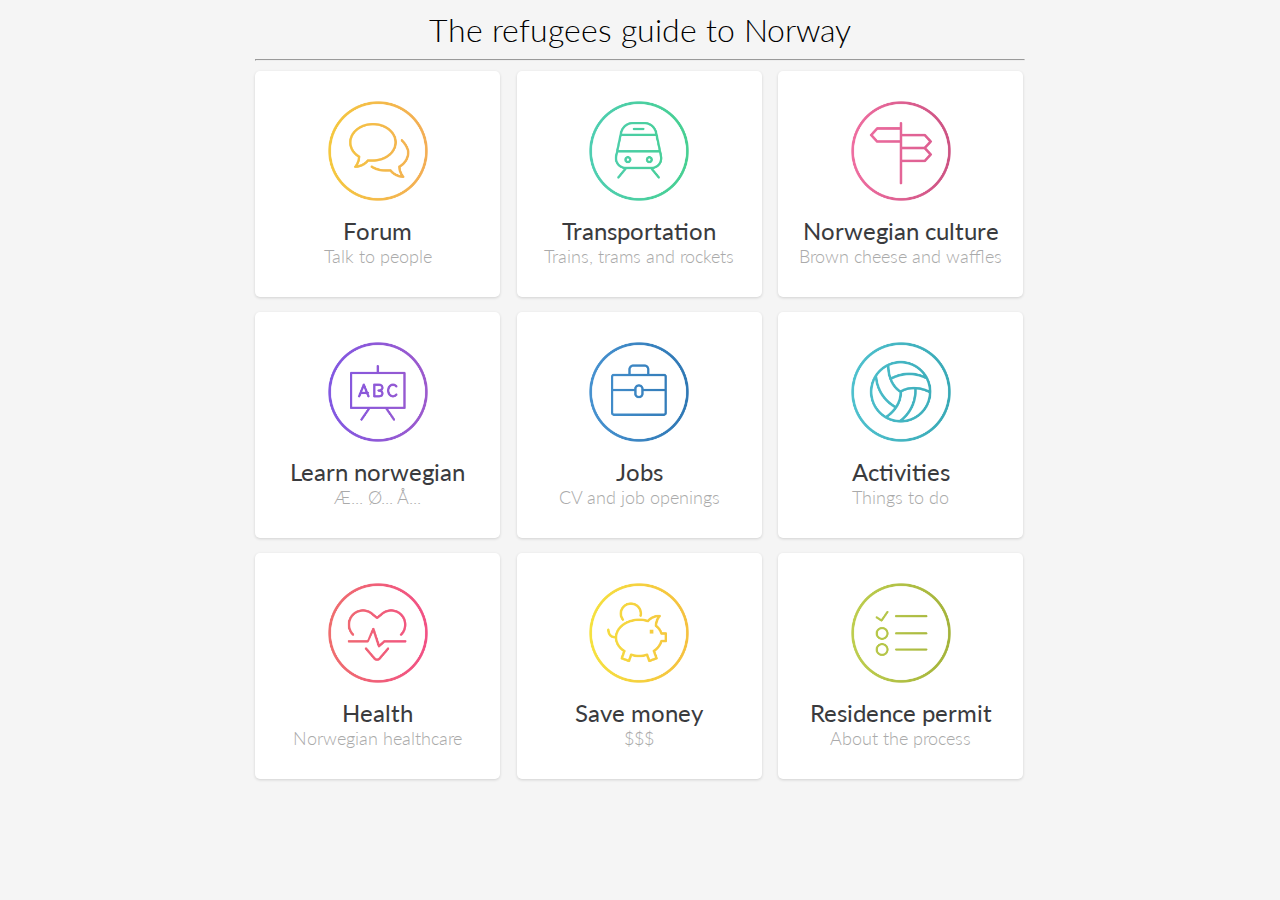
==== english.html @ 388ecc3a "Add arabic frontpage. Add 'save money' section. Add 'mattilbud' article" ====
<!DOCTYPE html>
<html lang="en">
<head>
  <meta charset="UTF-8">
  <meta name="viewport" content="width=device-width, initial-scale=1.0">
  <meta http-equiv="X-UA-Compatible" content="ie=edge">
  <link href="https://fonts.googleapis.com/css?family=Lato:300,400,400i,700|Nunito:300,400,700" rel="stylesheet">
  <link rel="stylesheet" href="https://cdnjs.cloudflare.com/ajax/libs/font-awesome/4.7.0/css/font-awesome.css">
  <link rel="stylesheet" href="style.css">
  <title>Document</title>
</head>
<body>
  <div class="alert" id="js-alert">
    <div class="alert-content">
      <p><i class="fa fa-globe" aria-hidden="true"></i> Maalesef! Bu sayfa henüz çevrilmedi.</p>
      <Button class="button"><i class="fa fa-pencil" aria-hidden="true"></i> Çevir?</Button>
    </div>
  </div>

  <div class="wrap">
    <h1 class="site-header">The refugees guide to Norway</h1>
    <hr>
    <div class="cards">
      <div class="card-wrap">
        <a href="" class="card">
          <div class="image" id="forum"></div>
          <h2 class="headline">Forum</h2>
          <h3 class="tagline">Talk to people</h3>
        </a>
      </div>
      <div class="card-wrap">
        <a href="" class="card">
          <div class="image" id="transport"></div>
          <h2 class="headline">Transportation</h2>
          <h3 class="tagline">Trains, trams and rockets</h3>
        </a>
      </div>
      <div class="card-wrap">
        <a href="" class="card">
          <div class="image" id="culture"></div>
          <h2 class="headline">Norwegian culture</h2>
          <h3 class="tagline">Brown cheese and waffles</h3>
        </a>
      </div>
      <div class="card-wrap">
        <a href="" class="card">
          <div class="image" id="learn-norwegian"></div>
          <h2 class="headline">Learn norwegian</h2>
          <h3 class="tagline">Æ... Ø... Å... </h3>
        </a>
      </div>
      <div class="card-wrap">
        <a href="" class="card">
          <div class="image" id="jobs"></div>
          <h2 class="headline">Jobs</h2>
          <h3 class="tagline">CV and job openings</h3>
        </a>
      </div>
      <div class="card-wrap">
        <a href="" class="card">
          <div class="image" id="activities"></div>
          <h2 class="headline">Activities</h2>
          <h3 class="tagline">Things to do</h3>
        </a>
      </div>
      <div class="card-wrap">
        <a href="" class="card">
          <div class="image" id="health"></div>
          <h2 class="headline">Health</h2>
          <h3 class="tagline">Norwegian healthcare</h3>
        </a>
      </div>
      <div class="card-wrap">
        <a href="save-money.html" class="card">
          <div class="image" id="save-money"></div>
          <h2 class="headline">Save money</h2>
          <h3 class="tagline">$$$</h3>
        </a>
      </div>
      <div class="card-wrap">
        <a href="" class="card">
          <div class="image" id="approval"></div>
          <h2 class="headline">Residence permit</h2>
          <h3 class="tagline">About the process</h3>
        </a>
      </div>
    </div>
  </div>

  <script
  src="https://code.jquery.com/jquery-3.1.1.min.js"
  integrity="sha256-hVVnYaiADRTO2PzUGmuLJr8BLUSjGIZsDYGmIJLv2b8="
  crossorigin="anonymous"></script>
  <script src="main.js"></script>
</body>
</html>
---- style.css ----
html {
  box-sizing: border-box;
}
*, *:before, *:after {
  box-sizing: inherit;
  margin: 0;
  padding: 0;
}

body {
  background-color: whitesmoke;
  font-family: 'Lato', sans-serif;
}

img {
  max-width: 100%;
}

.wrap {
  width: 800px;
  margin: 10px auto;
}

.cards {
  display: flex;
  flex-wrap: wrap;
  justify-content: center;
  padding: 0 7.5px;
}

.card-wrap {
  width: 33.3333%;
  padding: 0 7.5px 15px 7.5px;
  display: flex;
}

.card {
  background-color: white;
  width: 245px;
  padding: 30px 20px;
  box-shadow: 0 1px 3px rgba(0, 0, 0, 0.15);
  border-radius: 5px;
  cursor: pointer;
  display: flex;
  flex-flow: column nowrap;
  align-items: center;
  text-decoration: none;
  transition: box-shadow 0.1s;
}

.card:hover {
  box-shadow: 0 1px 2px rgba(0, 0, 0, 0.3);
}

.card img {
  height: 100px;
  margin-bottom: 15px;
}

.headline {
  color: #3a3b3e;
  font-size: 24px;
  font-weight: 400;
  text-align: center;
}

.tagline {
  color: #aaa;
  font-size: 18px;
  font-weight: 300;
  text-align: center;
}

.image {
  width: 100px;
  height: 100px;
  margin-bottom: 15px;
  background-size: 100% 200%;
}

.card:hover .image {
  background-position: bottom;
}

/* frontpage */
.card #forum {           background-image: url('img/forum-sprite.png'); }
.card #transport {       background-image: url('img/transport-sprite.png'); }
.card #culture {         background-image: url('img/culture-sprite.png'); }
.card #learn-norwegian { background-image: url('img/learn-norwegian-sprite.png'); }
.card #jobs {            background-image: url('img/jobs-sprite.png'); }
.card #activities {      background-image: url('img/activities-sprite.png'); }
.card #health {          background-image: url('img/health-sprite.png'); }
.card #save-money {      background-image: url('img/save-money-sprite.png'); }
.card #approval {        background-image: url('img/approval-sprite.png'); }

/* save money */
.card #free-clothes {    background-image: url('img/free-clothes-sprite.png'); }
.card #shopping-sweden {    background-image: url('img/shopping-sweden-sprite.png'); }
.card #rent-stuff {    background-image: url('img/rent-stuff-sprite.png'); }
.card #free-stuff {    background-image: url('img/free-stuff-sprite.png'); }
.card #food-discounts {    background-image: url('img/food-discounts-sprite.png'); }
.card #dumpster-diving {    background-image: url('img/dumpster-diving-sprite.png'); }



/* MODAL */
.modal {
  position: fixed;
  z-index: 1; /* Sit on top */
  padding-top: 40px; /* Location of the box */
  left: 0;
  top: 0;
  width: 100%;
  height: 100%;
  overflow: auto;
  background-color: rgba(0,0,0,0.4);
}

.modal-content {
  position: relative;
  background-color: #f9f9f9;
  margin: auto;
  padding: 20px;
  border-radius: 3px;
  max-width: 770px;
}

/* The close button */
.modal-close {
  position: absolute;
  top: 13px;
  right: 18px;
  color: #aaa;
  font-size: 28px;
  font-weight: bold;
  line-height: 1;
}

.modal-close:hover,
.modal-close:focus {
  color: #000;
  text-decoration: none;
  cursor: pointer;
}

/* overrides */
.modal button {
  margin-bottom: 15px;
}

.modal h2 {
  text-align: center;
  margin-bottom: 15px;
}



/* LANGUAGE SELECTOR */
.languages {
  display: flex;
  flex-flow: column wrap;
  justify-content: space-between;
  height: 200px;
}

.language {
  border: 1px solid rgba(0,0,0,0);
  border-radius: 5px;
  padding: 5px;
  display: flex;
  align-items: center;
  line-height: 1;
  width: 180px;
  cursor: pointer;
  margin-bottom: 5px;
  text-decoration: none;
  color: #333;
}

.language:hover {
  border: 1px solid #ccc;
  background-color: whitesmoke;
}

.language .flag {
  height: 25px;
  margin-right: 5px;
  border-radius: 3px;
}

.language-header {
  margin-bottom: 15px;
}

.language-search {
  padding: 5px 10px;
  width: 100%;
  font-size: 20px;
  font-weight: 300;
  font-family: inherit;
  margin-bottom: 15px;
  border-radius: 3px;
  border: 1px solid #999;
}


/* ALERT */
.alert {
  background-color: #9F3A38;
  color: white;
  display: none;
}

.alert-content {
  width: 780px;
  margin: 0 auto;
  padding: 15px 5px;
  display: flex;
  justify-content: space-between;
  align-items: center;
}

/* BUTTON */
.button.hollow {

}

.button {
    -webkit-appearance: none;
    padding: 7px 10px;
    font-family: inherit;
    font-size: 14px;
    line-height: 1;
    border-radius: 2px;
    -webkit-transition: background-color 0.15s ease-in-out;
    transition: background-color 0.15s ease-in-out;
    cursor: pointer;
    text-decoration: none;
    display: inline-block;
    border: 0;
    background-color: transparent;
    text-shadow: none;
    font-weight: normal;
    color: white;
    background-color: transparent;
    border: 1px solid white;
}

.site-header {
  text-align: center;
  font-weight: 300;
}

hr {
  margin: 10px 15px;
}

.article-wrap {
  max-width: 500px;
  width: auto;
}

.article-content {
  padding: 0 15px;
}

.article-image {
  display: block;
  border: 1px solid #bbb;
  border-radius: 5px;
}

a {
  color: #2793C7;
  text-decoration: none;
}

ul {
  margin-left: 20px;
  line-height: 1.4;
  font-size: 20px;
}

h4 {
  font-size: 20px;
}

p {
  margin-bottom: 15px;
}

.panel {
  background-color: white;
  border-radius: 5px;
  border: 1px solid #bbb;
  padding: 15px;
  margin-bottom: 15px;
  font-size: 20px;
  line-height: 1.4;
  margin-bottom: 1em;
}
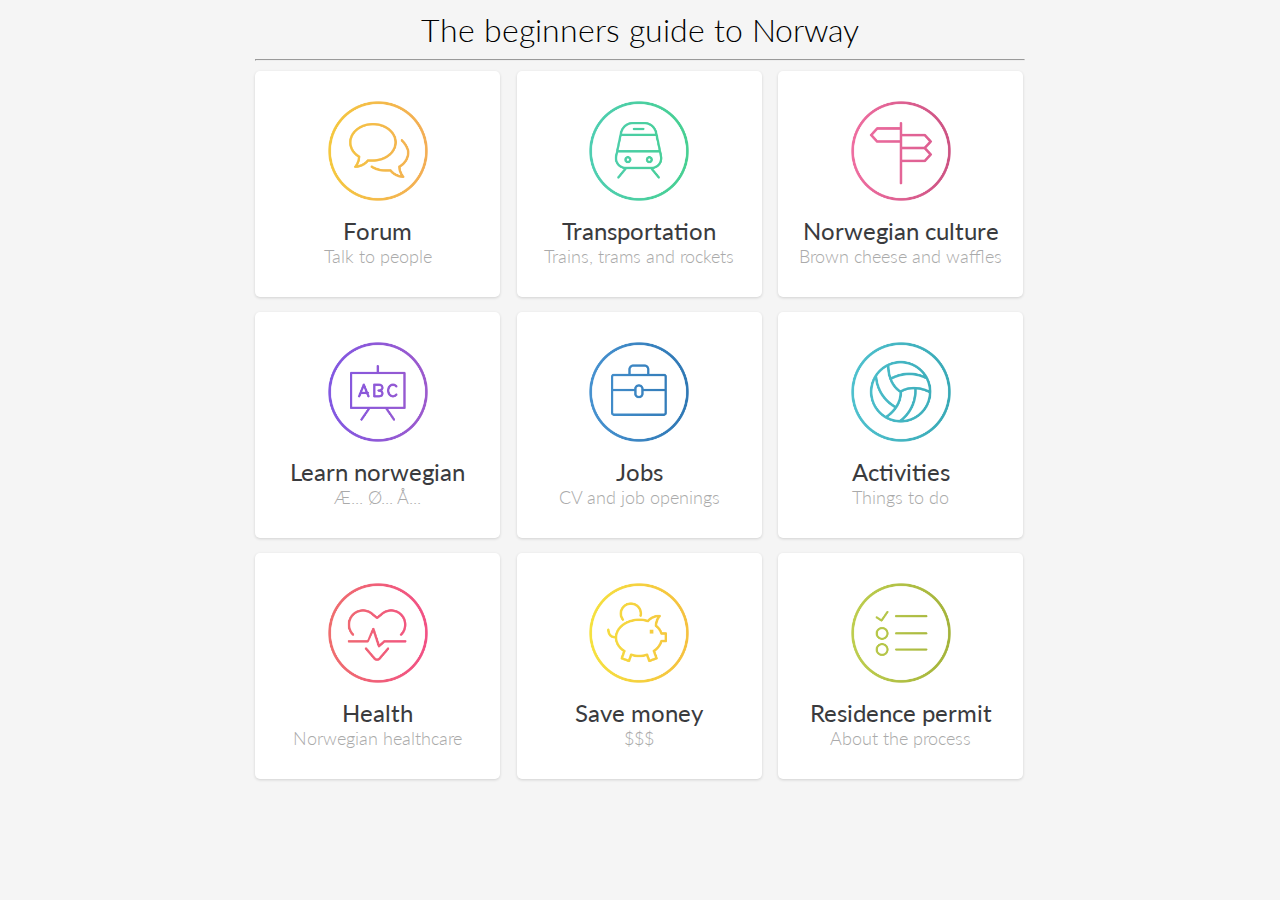
==== commit a85264cf: "Added more links to the jobs page" ====
--- a/english.html
+++ b/english.html
@@ -18,7 +18,7 @@
   </div>
 
   <div class="wrap">
-    <h1 class="site-header">The refugees guide to Norway</h1>
+    <h1 class="site-header">The beginners guide to Norway</h1>
     <hr>
     <div class="cards">
       <div class="card-wrap">
@@ -50,7 +50,7 @@
         </a>
       </div>
       <div class="card-wrap">
-        <a href="" class="card">
+        <a href="jobs.html" class="card">
           <div class="image" id="jobs"></div>
           <h2 class="headline">Jobs</h2>
           <h3 class="tagline">CV and job openings</h3>
--- a/style.css
+++ b/style.css
@@ -101,7 +101,12 @@
 .card #food-discounts {    background-image: url('img/food-discounts-sprite.png'); }
 .card #dumpster-diving {    background-image: url('img/dumpster-diving-sprite.png'); }
 
-
+/* jobs */
+.card #cv {    background-image: url('img/cv-sprite.png'); }
+.card #finding-job {    background-image: url('img/finding-job-sprite.png'); }
+.card #job-listings {    background-image: url('img/job-listings-sprite.png'); }
+.card #start-business {    background-image: url('img/start-business-sprite.png'); }
+.card #small-jobs {    background-image: url('img/small-jobs-sprite.png'); }
 
 /* MODAL */
 .modal {
@@ -186,6 +191,10 @@
   height: 25px;
   margin-right: 5px;
   border-radius: 3px;
+}
+
+.language .name {
+  margin: 0;
 }
 
 .language-header {
@@ -292,10 +301,10 @@
 .panel {
   background-color: white;
   border-radius: 5px;
-  border: 1px solid #bbb;
   padding: 15px;
   margin-bottom: 15px;
-  font-size: 20px;
+  font-size: 18px;
   line-height: 1.4;
   margin-bottom: 1em;
-}
+  box-shadow: 0 1px 2px rgba(0, 0, 0, 0.15);
+}
